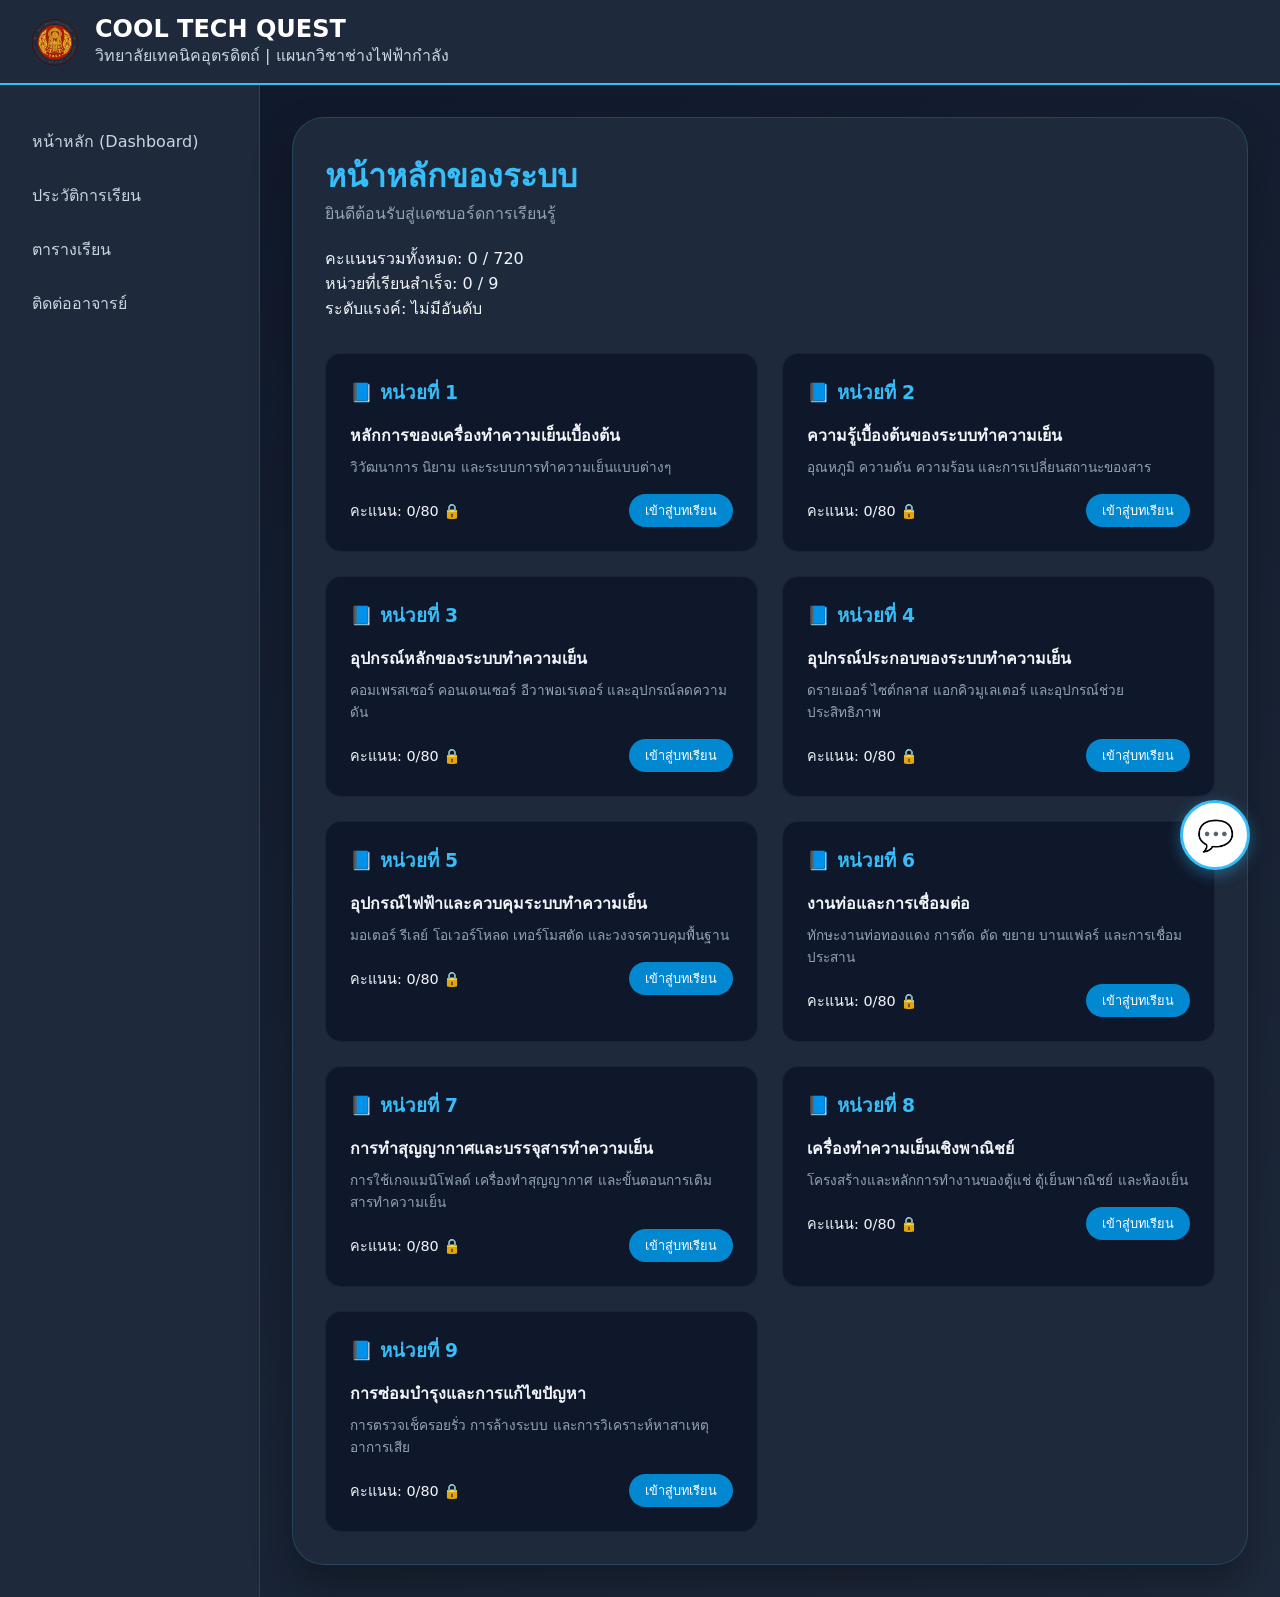
==== index.html @ cad2a2fa "Update index.html" ====
<!DOCTYPE html>
<html lang="th">
<head>
    <meta charset="UTF-8">
    <meta name="viewport" content="width=device-width, initial-scale=1.0">
    <title>COOL TECH QUEST - แดชบอร์ดหลัก</title>
    <link rel="stylesheet" href="shared/style.css">
    <script src="shared/common.js"></script>
</head>
<body>

<header class="institutional-header">
    <img src="images/uttc-logo.png" alt="Logo" class="logo-college">
    <div style="flex-grow: 1; padding: 0 15px;">
        <h1 style="color: white; margin: 0; font-size: 1.5rem;">COOL TECH QUEST</h1>
        <p style="color: #cbd5e1; margin: 0;">วิทยาลัยเทคนิคอุตรดิตถ์ | แผนกวิชาช่างไฟฟ้ากำลัง</p>
    </div>
</header>

<div class="main-wrapper">
    <aside class="sidebar">
        <nav class="nav-menu">
            <a href="index.html" class="active">หน้าหลัก (Dashboard)</a>
            <a href="#">ประวัติการเรียน</a>
            <a href="#">ตารางเรียน</a>
            <a href="#">ติดต่ออาจารย์</a>
        </nav>
    </aside>
    
    <main class="content-area">
        <div class="container">
            <h1 style="margin-bottom: 0;">หน้าหลักของระบบ</h1>
            <p style="color: #94a3b8; margin-bottom: 20px;">ยินดีต้อนรับสู่แดชบอร์ดการเรียนรู้</p>
            
            <div class="stats">
                <div class="stat-item">คะแนนรวมทั้งหมด: <span id="globalTotalPoints">0</span> / 720</div>
                <div class="stat-item">หน่วยที่เรียนสำเร็จ: <span id="globalCompletedChapters">0</span> / 9</div>
                <div class="stat-item">ระดับแรงค์: <span id="globalStarRank">ไม่มีอันดับ</span></div>
            </div>

            <div class="chapter-grid" id="chapterList"></div>
        </div>
    </main>
</div>

<div id="aiChatModal" class="ai-modal">
    <div class="ai-modal-content">
        <span class="ai-modal-close" onclick="closeAiModal()">&times;</span>
        <h3 style="color:#38bdf8; margin-bottom:10px;">🤖 AI Mentor</h3>
        <div id="chatHistory" style="flex-grow:1; overflow-y:auto; color:#fff; background:rgba(0,0,0,0.2); padding:10px; border-radius:5px;">
            <div>AI Mentor: สวัสดีครับ มีอะไรให้ผมช่วยไหมครับ?</div>
        </div>
        <div style="display:flex; gap:5px; margin-top:10px;">
            <input type="text" id="chatInput" style="flex-grow:1; padding:10px; border-radius:5px; border:none;" placeholder="พิมพ์ข้อความ...">
            <button onclick="sendChatMessage()" style="padding:0 20px;">ส่ง</button>
        </div>
    </div>
</div>

<div class="ai-mentor-btn" onclick="openAiModal()">💬</div>

<script>
    const chapters = [
        { id: 1, title: "หลักการของเครื่องทำความเย็นเบื้องต้น", desc: "วิวัฒนาการ นิยาม และระบบการทำความเย็นแบบต่างๆ" },
        { id: 2, title: "ความรู้เบื้องต้นของระบบทำความเย็น", desc: "อุณหภูมิ ความดัน ความร้อน และการเปลี่ยนสถานะของสาร" },
        { id: 3, title: "อุปกรณ์หลักของระบบทำความเย็น", desc: "คอมเพรสเซอร์ คอนเดนเซอร์ อีวาพอเรเตอร์ และอุปกรณ์ลดความดัน" },
        { id: 4, title: "อุปกรณ์ประกอบของระบบทำความเย็น", desc: "ดรายเออร์ ไซต์กลาส แอกคิวมูเลเตอร์ และอุปกรณ์ช่วยประสิทธิภาพ" },
        { id: 5, title: "อุปกรณ์ไฟฟ้าและควบคุมระบบทำความเย็น", desc: "มอเตอร์ รีเลย์ โอเวอร์โหลด เทอร์โมสตัด และวงจรควบคุมพื้นฐาน" },
        { id: 6, title: "งานท่อและการเชื่อมต่อ", desc: "ทักษะงานท่อทองแดง การตัด ดัด ขยาย บานแฟลร์ และการเชื่อมประสาน" },
        { id: 7, title: "การทำสุญญากาศและบรรจุสารทำความเย็น", desc: "การใช้เกจแมนิโฟลด์ เครื่องทำสุญญากาศ และขั้นตอนการเติมสารทำความเย็น" },
        { id: 8, title: "เครื่องทำความเย็นเชิงพาณิชย์", desc: "โครงสร้างและหลักการทำงานของตู้แช่ ตู้เย็นพาณิชย์ และห้องเย็น" },
        { id: 9, title: "การซ่อมบำรุงและการแก้ไขปัญหา", desc: "การตรวจเช็ครอยรั่ว การล้างระบบ และการวิเคราะห์หาสาเหตุอาการเสีย" }
    ];

    function renderDashboard() {
        const grid = document.getElementById('chapterList');
        if(!grid) return;
        grid.innerHTML = '';
        const scores = typeof getAllScores === 'function' ? getAllScores() : {};
        
        chapters.forEach(ch => {
            const chKey = `chapter${ch.id}`;
            const chScore = scores[chKey] || {};
            const total = chScore.total || 0;
            const maxTotal = 80;
            const percent = (total / maxTotal) * 100;
            const completed = chScore.completed || false;
            
            const card = document.createElement('div');
            card.className = 'chapter-card';
            card.innerHTML = `
                <h3>📘 หน่วยที่ ${ch.id}</h3>
                <h4>${ch.title}</h4>
                <p style="font-size:0.85rem; color:#94a3b8; margin: 0.5rem 0 1rem 0;">${ch.desc}</p>
                <div class="progress-bar"><div class="progress-fill" style="width: ${percent}%;"></div></div>
                <div style="display:flex; justify-content:space-between; align-items:center; margin-top:1rem;">
                    <span style="font-size:0.9rem;">คะแนน: ${total}/${maxTotal} ${completed ? '✅' : '🔒'}</span>
                    <a href="chapter${ch.id}.html" class="btn" style="margin-top:0; padding:6px 16px; font-size:0.8rem;">เข้าสู่บทเรียน</a>
                </div>
            `;
            grid.appendChild(card);
        });
    }

    // ฟังก์ชัน AI Mentor
    function openAiModal() { document.getElementById('aiChatModal').style.display = 'block'; }
    function closeAiModal() { document.getElementById('aiChatModal').style.display = 'none'; }
    function sendChatMessage() {
        const input = document.getElementById('chatInput');
        const chatHistory = document.getElementById('chatHistory');
        if(!input.value.trim()) return;
        chatHistory.innerHTML += `<div><strong>คุณ:</strong> ${input.value}</div>`;
        input.value = '';
        setTimeout(() => {
            chatHistory.innerHTML += `<div><strong>AI Mentor:</strong> ระบบกำลังประมวลผลคำตอบ...</div>`;
            chatHistory.scrollTop = chatHistory.scrollHeight;
        }, 1000);
    }

    window.onload = () => {
        renderDashboard();
        if(typeof updateDashboard === 'function') updateDashboard();
    };
</script>
</body>
</html>
---- shared/style.css ----
/* ==========================================================================
   🛠️ COOL TECH QUEST - Integrated Style Sheet
   ========================================================================== */
* { margin: 0; padding: 0; box-sizing: border-box; }

body {
    font-family: 'Inter', system-ui, -apple-system, sans-serif;
    background: linear-gradient(145deg, #0f172a 0%, #1e293b 100%);
    color: #f1f5f9;
    min-height: 100vh;
}

/* --- Layout & Header --- */
.institutional-header {
    display: flex;
    align-items: center;
    background: #1e293b;
    padding: 15px 30px;
    border-bottom: 2px solid #38bdf8;
}

.logo-college { height: 50px; width: auto; }

.main-wrapper { display: flex; min-height: calc(100vh - 80px); }

.sidebar { 
    width: 260px; 
    background: #1e293b; 
    padding: 2rem 1rem; 
    border-right: 1px solid #334155; 
}

.content-area { flex: 1; padding: 2rem; }

/* --- Container & Components --- */
.container {
    max-width: 1200px;
    margin: 0 auto;
    background: #1e293b;
    border-radius: 2rem;
    padding: 2rem;
    box-shadow: 0 20px 40px rgba(0,0,0,0.3);
    border: 1px solid rgba(56, 189, 248, 0.2);
}

h1, h2, h3 { color: #38bdf8; margin-bottom: 1rem; }

/* --- AI Mentor Button & Modal --- */
.ai-mentor-btn {
    position: fixed;
    bottom: 30px;
    right: 30px;
    width: 70px;
    height: 70px;
    background: #ffffff;
    border-radius: 50%;
    cursor: pointer;
    box-shadow: 0 4px 15px rgba(56, 189, 248, 0.4);
    z-index: 9999;
    transition: transform 0.3s;
    display: flex;
    align-items: center;
    justify-content: center;
    font-size: 30px;
    border: 3px solid #38bdf8;
}

.ai-mentor-btn:hover { transform: scale(1.1); }

.ai-modal {
    display: none;
    position: fixed;
    z-index: 10000;
    left: 0; top: 0;
    width: 100%; height: 100%;
    background-color: rgba(9, 13, 22, 0.85);
    backdrop-filter: blur(10px);
}

.ai-modal-content {
    background: #0f172a;
    margin: 5% auto;
    width: 90%; max-width: 500px; height: 65%;
    border-radius: 1.5rem;
    position: relative;
    padding: 25px;
    border: 2px solid #38bdf8;
    display: flex;
    flex-direction: column;
}

.ai-modal-close {
    position: absolute; right: 20px; top: 15px;
    font-size: 28px; cursor: pointer; color: #fff;
}

/* --- Utilities & Other Styles --- */
.nav-menu a { display: block; color: #cbd5e1; padding: 12px 16px; text-decoration: none; border-radius: 8px; margin-bottom: 5px; }
.nav-menu a:hover { background: #38bdf8; color: white; }

.chapter-grid { display: grid; grid-template-columns: repeat(auto-fill, minmax(300px, 1fr)); gap: 1.5rem; margin-top: 2rem; }
.chapter-card { background: #0f172a; padding: 1.5rem; border-radius: 1rem; border: 1px solid rgba(255,255,255,0.05); }

.btn { background: #0288d1; color: white; padding: 10px 24px; border-radius: 40px; text-decoration: none; display: inline-block; }
.btn-final { background: #ef4444 !important; }

.embed-box { background: #0f172a; border: 2px solid #ef4444; border-radius: 1rem; overflow: hidden; margin-top: 20px; display: none; }
.embed-box iframe { width: 100%; height: 650px; border: none; }
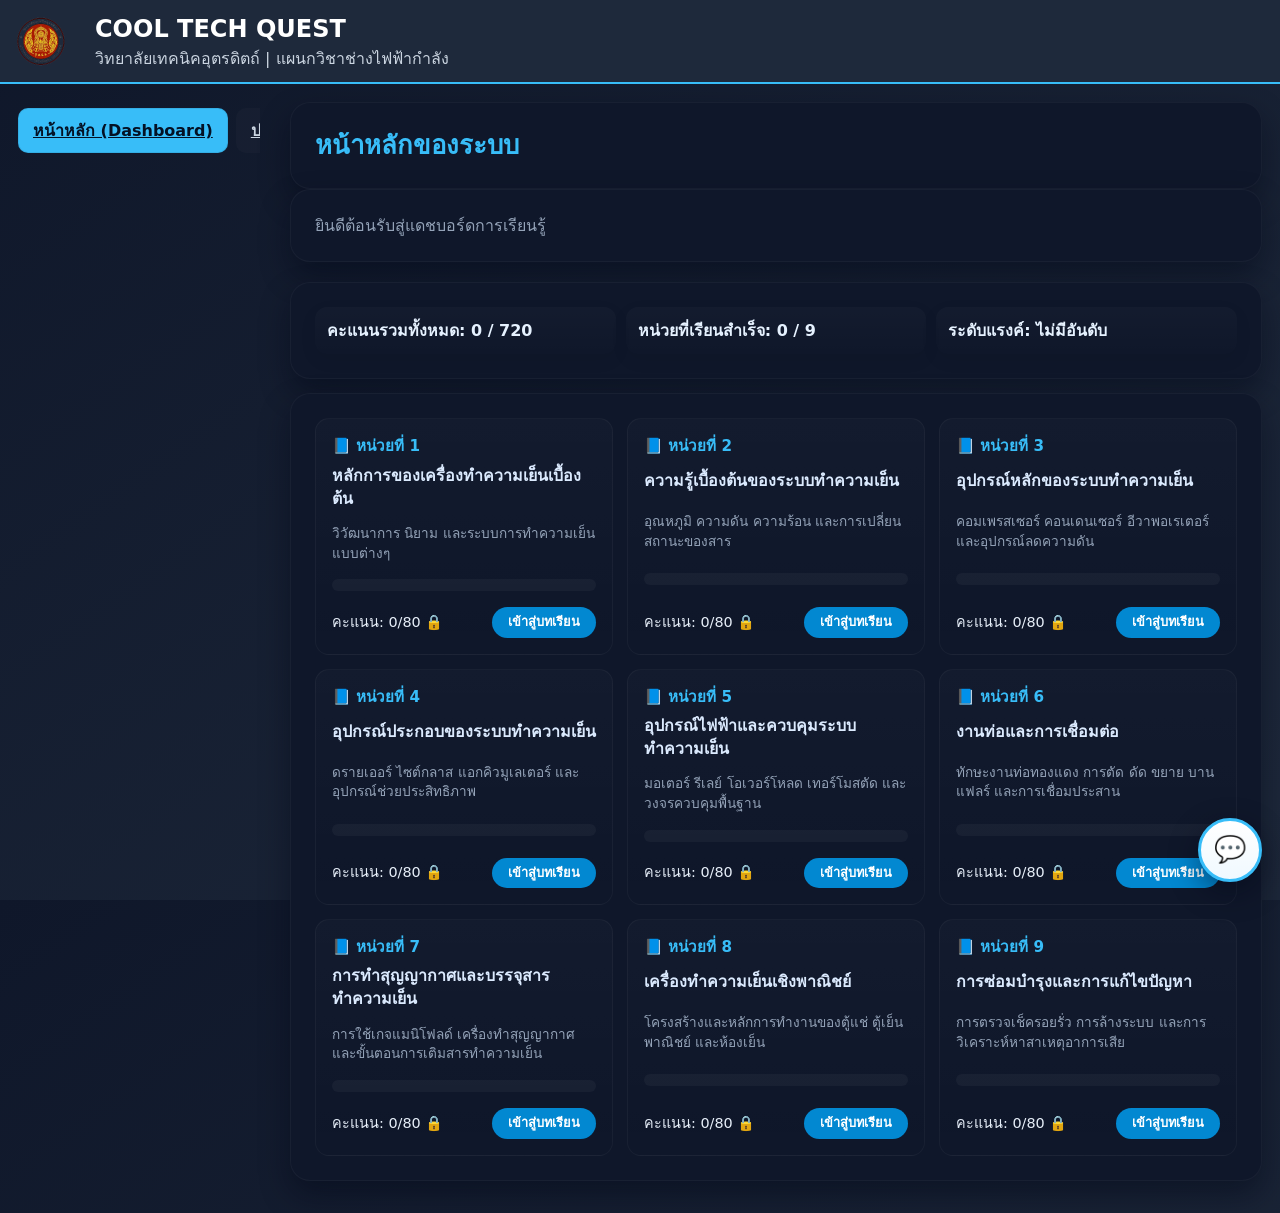
==== commit a4e5434e: "Update index.html" ====
--- a/index.html
+++ b/index.html
@@ -5,12 +5,12 @@
     <meta name="viewport" content="width=device-width, initial-scale=1.0">
     <title>COOL TECH QUEST - แดชบอร์ดหลัก</title>
     <link rel="stylesheet" href="shared/style.css">
-    <script src="shared/common.js"></script>
+    <script defer src="shared/common.js"></script>
 </head>
 <body>
 
 <header class="institutional-header">
-    <img src="images/uttc-logo.png" alt="Logo" class="logo-college">
+    <img src="images/uttc-logo.png" alt="โลโก้ วิทยาลัยเทคนิคอุตรดิตถ์" class="logo-college" loading="lazy">
     <div style="flex-grow: 1; padding: 0 15px;">
         <h1 style="color: white; margin: 0; font-size: 1.5rem;">COOL TECH QUEST</h1>
         <p style="color: #cbd5e1; margin: 0;">วิทยาลัยเทคนิคอุตรดิตถ์ | แผนกวิชาช่างไฟฟ้ากำลัง</p>
--- a/shared/style.css
+++ b/shared/style.css
@@ -1,108 +1,143 @@
 /* ==========================================================================
-   🛠️ COOL TECH QUEST - Integrated Style Sheet
+   🛠️ COOL TECH QUEST - Responsive & Accessible Style Sheet (ปรับปรุง)
    ========================================================================== */
-* { margin: 0; padding: 0; box-sizing: border-box; }
 
-body {
-    font-family: 'Inter', system-ui, -apple-system, sans-serif;
-    background: linear-gradient(145deg, #0f172a 0%, #1e293b 100%);
-    color: #f1f5f9;
-    min-height: 100vh;
+/* Reset / Base */
+*{margin:0;padding:0;box-sizing:border-box}
+html,body{height:100%}
+body{
+  font-family: 'Inter', system-ui, -apple-system, sans-serif;
+  background: linear-gradient(145deg,#0f172a 0%,#1e293b 100%);
+  color:#e6eef8;
+  -webkit-font-smoothing:antialiased;
+  -moz-osx-font-smoothing:grayscale;
+  line-height:1.45;
+  font-size:16px;
 }
 
-/* --- Layout & Header --- */
-.institutional-header {
-    display: flex;
-    align-items: center;
-    background: #1e293b;
-    padding: 15px 30px;
-    border-bottom: 2px solid #38bdf8;
+/* Variables (easy theme tweak) */
+:root{
+  --bg:#1e293b;
+  --panel:#0f172a;
+  --muted:#cbd5e1;
+  --accent:#38bdf8;
+  --primary:#0288d1;
+  --danger:#ef4444;
+  --card-border:rgba(255,255,255,0.04);
+  --shadow: 0 14px 30px rgba(2,6,23,0.45);
 }
 
-.logo-college { height: 50px; width: auto; }
+/* Layout & Header */
+.institutional-header{
+  display:flex;
+  align-items:center;
+  gap:14px;
+  background:var(--bg);
+  padding:12px 16px;
+  border-bottom:2px solid var(--accent);
+}
+.logo-college{height:50px;width:auto;flex-shrink:0}
 
-.main-wrapper { display: flex; min-height: calc(100vh - 80px); }
+/* Main layout - mobile first */
+.main-wrapper{display:flex;flex-direction:column;min-height:calc(100vh - 92px);padding:12px;gap:12px}
 
-.sidebar { 
-    width: 260px; 
-    background: #1e293b; 
-    padding: 2rem 1rem; 
-    border-right: 1px solid #334155; 
+/* Sidebar as top menu on mobile, left column on desktop */
+.sidebar{
+  background:transparent;padding:0;
+}
+.nav-menu{display:flex;gap:8px;overflow:auto;padding:6px 0}
+.nav-menu a{
+  display:inline-block;
+  color:var(--muted);
+  padding:10px 14px;
+  border-radius:10px;
+  background:rgba(255,255,255,0.02);
+  white-space:nowrap;
+  font-weight:600;
+  border:1px solid transparent;
+}
+.nav-menu a:hover{background:rgba(56,189,248,0.08);color:#fff}
+.nav-menu a.active{background:var(--accent);color:#041124;border-color:rgba(0,0,0,0.08)}
+
+/* Content */
+.content-area{flex:1}
+.container{
+  max-width:1200px;margin:0 auto;background:transparent;padding:0;
+}
+.container > *{background:var(--panel);border-radius:20px;padding:20px;margin-bottom:14px;border:1px solid var(--card-border);box-shadow:var(--shadow)}
+
+/* Headings */
+h1,h2,h3{color:var(--accent);margin-bottom:8px}
+h1{font-size:1.25rem}
+@media(min-width:900px){ h1{font-size:1.6rem} }
+
+/* Stats */
+.stats{display:flex;gap:10px;flex-wrap:wrap}
+.stat-item{background:linear-gradient(180deg,rgba(255,255,255,0.02),transparent);padding:12px;border-radius:12px;min-width:160px;flex:1;box-shadow:0 6px 18px rgba(2,6,23,0.06);font-weight:600;color:#e6f2ff}
+
+/* Chapter grid responsive */
+.chapter-grid{display:grid;grid-template-columns:1fr;gap:14px;margin-top:8px}
+@media(min-width:640px){ .chapter-grid{grid-template-columns:repeat(2,1fr)} }
+@media(min-width:1100px){ .chapter-grid{grid-template-columns:repeat(3,1fr)} }
+
+.chapter-card{
+  background:linear-gradient(180deg, rgba(255,255,255,0.02), transparent);
+  padding:16px;border-radius:14px;border:1px solid var(--card-border);
+  display:flex;flex-direction:column;justify-content:space-between;min-height:160px;
+}
+.chapter-card h3{font-size:0.95rem;margin-bottom:6px}
+.chapter-card h4{font-size:1rem;margin-bottom:6px;color:#dbeafe}
+.chapter-card p{color:var(--muted);font-size:0.9rem;margin-bottom:10px}
+
+/* Progress bar */
+.progress-bar{height:12px;background:rgba(255,255,255,0.04);border-radius:999px;overflow:hidden}
+.progress-fill{height:100%;background:linear-gradient(90deg,var(--primary),var(--accent));width:0;transition:width 700ms cubic-bezier(.2,.8,.2,1)}
+
+/* Buttons */
+.btn{background:var(--primary);color:#fff;padding:10px 18px;border-radius:40px;text-decoration:none;font-weight:700;display:inline-block;border:0}
+.btn:active{transform:translateY(1px)}
+.btn-small{padding:6px 12px;font-size:0.9rem}
+.btn-final{background:var(--danger) !important}
+
+/* AI Mentor floating button & modal (adapted for dark theme) */
+.ai-mentor-btn{
+  position:fixed;right:18px;bottom:18px;width:64px;height:64px;border-radius:50%;
+  background:linear-gradient(180deg,#fff,#f0f9ff);color:#04203a;display:flex;align-items:center;justify-content:center;
+  font-size:26px;border:3px solid var(--accent);box-shadow:0 10px 30px rgba(2,6,23,0.45);z-index:9999;cursor:pointer;
+}
+.ai-modal{display:none;position:fixed;inset:0;background-color:rgba(2,6,23,0.7);backdrop-filter:blur(6px);z-index:10000;align-items:center;justify-content:center;padding:12px}
+.ai-modal-content{
+  width:100%;max-width:820px;height:72vh;background:linear-gradient(180deg,#071232 0,#04203a 100%);border-radius:16px;padding:18px;border:2px solid var(--accent);display:flex;flex-direction:column;
+}
+.ai-modal-close{position:absolute;right:18px;top:12px;font-size:26px;color:#fff;cursor:pointer}
+
+/* Chat area adjustments */
+#chatHistory{flex:1;overflow:auto;background:rgba(255,255,255,0.02);padding:10px;border-radius:8px;color:#e6eef8}
+#chatInput{border-radius:8px;border:1px solid rgba(255,255,255,0.06);padding:10px;background:transparent;color:#fff;min-height:44px}
+
+/* Embed box */
+.embed-box{background:var(--panel);border:2px solid var(--danger);border-radius:12px;overflow:hidden;margin-top:20px;display:none}
+.embed-box iframe{width:100%;height:650px;border:none}
+
+/* Misc utilities */
+a{color:inherit}
+small{color:var(--muted);font-size:0.85rem}
+.container .muted{color:var(--muted)}
+
+/* Accessibility */
+:focus{outline:3px solid rgba(56,189,248,0.22);outline-offset:2px}
+@media(prefers-reduced-motion:reduce){ .progress-fill{transition:none} }
+
+/* Desktop layout tweaks */
+@media(min-width:900px){
+  .main-wrapper{flex-direction:row;padding:18px}
+  .sidebar{width:260px;flex-shrink:0;padding-right:18px}
+  .content-area{padding:0}
+  .container > *{padding:24px}
 }
 
-.content-area { flex: 1; padding: 2rem; }
+/* Touch targets */
+.nav-menu a, .btn, .ai-mentor-btn, .chapter-card a { -webkit-tap-highlight-color: rgba(0,0,0,0.05); touch-action:manipulation; }
 
-/* --- Container & Components --- */
-.container {
-    max-width: 1200px;
-    margin: 0 auto;
-    background: #1e293b;
-    border-radius: 2rem;
-    padding: 2rem;
-    box-shadow: 0 20px 40px rgba(0,0,0,0.3);
-    border: 1px solid rgba(56, 189, 248, 0.2);
-}
-
-h1, h2, h3 { color: #38bdf8; margin-bottom: 1rem; }
-
-/* --- AI Mentor Button & Modal --- */
-.ai-mentor-btn {
-    position: fixed;
-    bottom: 30px;
-    right: 30px;
-    width: 70px;
-    height: 70px;
-    background: #ffffff;
-    border-radius: 50%;
-    cursor: pointer;
-    box-shadow: 0 4px 15px rgba(56, 189, 248, 0.4);
-    z-index: 9999;
-    transition: transform 0.3s;
-    display: flex;
-    align-items: center;
-    justify-content: center;
-    font-size: 30px;
-    border: 3px solid #38bdf8;
-}
-
-.ai-mentor-btn:hover { transform: scale(1.1); }
-
-.ai-modal {
-    display: none;
-    position: fixed;
-    z-index: 10000;
-    left: 0; top: 0;
-    width: 100%; height: 100%;
-    background-color: rgba(9, 13, 22, 0.85);
-    backdrop-filter: blur(10px);
-}
-
-.ai-modal-content {
-    background: #0f172a;
-    margin: 5% auto;
-    width: 90%; max-width: 500px; height: 65%;
-    border-radius: 1.5rem;
-    position: relative;
-    padding: 25px;
-    border: 2px solid #38bdf8;
-    display: flex;
-    flex-direction: column;
-}
-
-.ai-modal-close {
-    position: absolute; right: 20px; top: 15px;
-    font-size: 28px; cursor: pointer; color: #fff;
-}
-
-/* --- Utilities & Other Styles --- */
-.nav-menu a { display: block; color: #cbd5e1; padding: 12px 16px; text-decoration: none; border-radius: 8px; margin-bottom: 5px; }
-.nav-menu a:hover { background: #38bdf8; color: white; }
-
-.chapter-grid { display: grid; grid-template-columns: repeat(auto-fill, minmax(300px, 1fr)); gap: 1.5rem; margin-top: 2rem; }
-.chapter-card { background: #0f172a; padding: 1.5rem; border-radius: 1rem; border: 1px solid rgba(255,255,255,0.05); }
-
-.btn { background: #0288d1; color: white; padding: 10px 24px; border-radius: 40px; text-decoration: none; display: inline-block; }
-.btn-final { background: #ef4444 !important; }
-
-.embed-box { background: #0f172a; border: 2px solid #ef4444; border-radius: 1rem; overflow: hidden; margin-top: 20px; display: none; }
-.embed-box iframe { width: 100%; height: 650px; border: none; }
+/* Minor visual polish */
+.chapter-card:hover{transform:translateY(-4px);transition:transform 220ms ease}
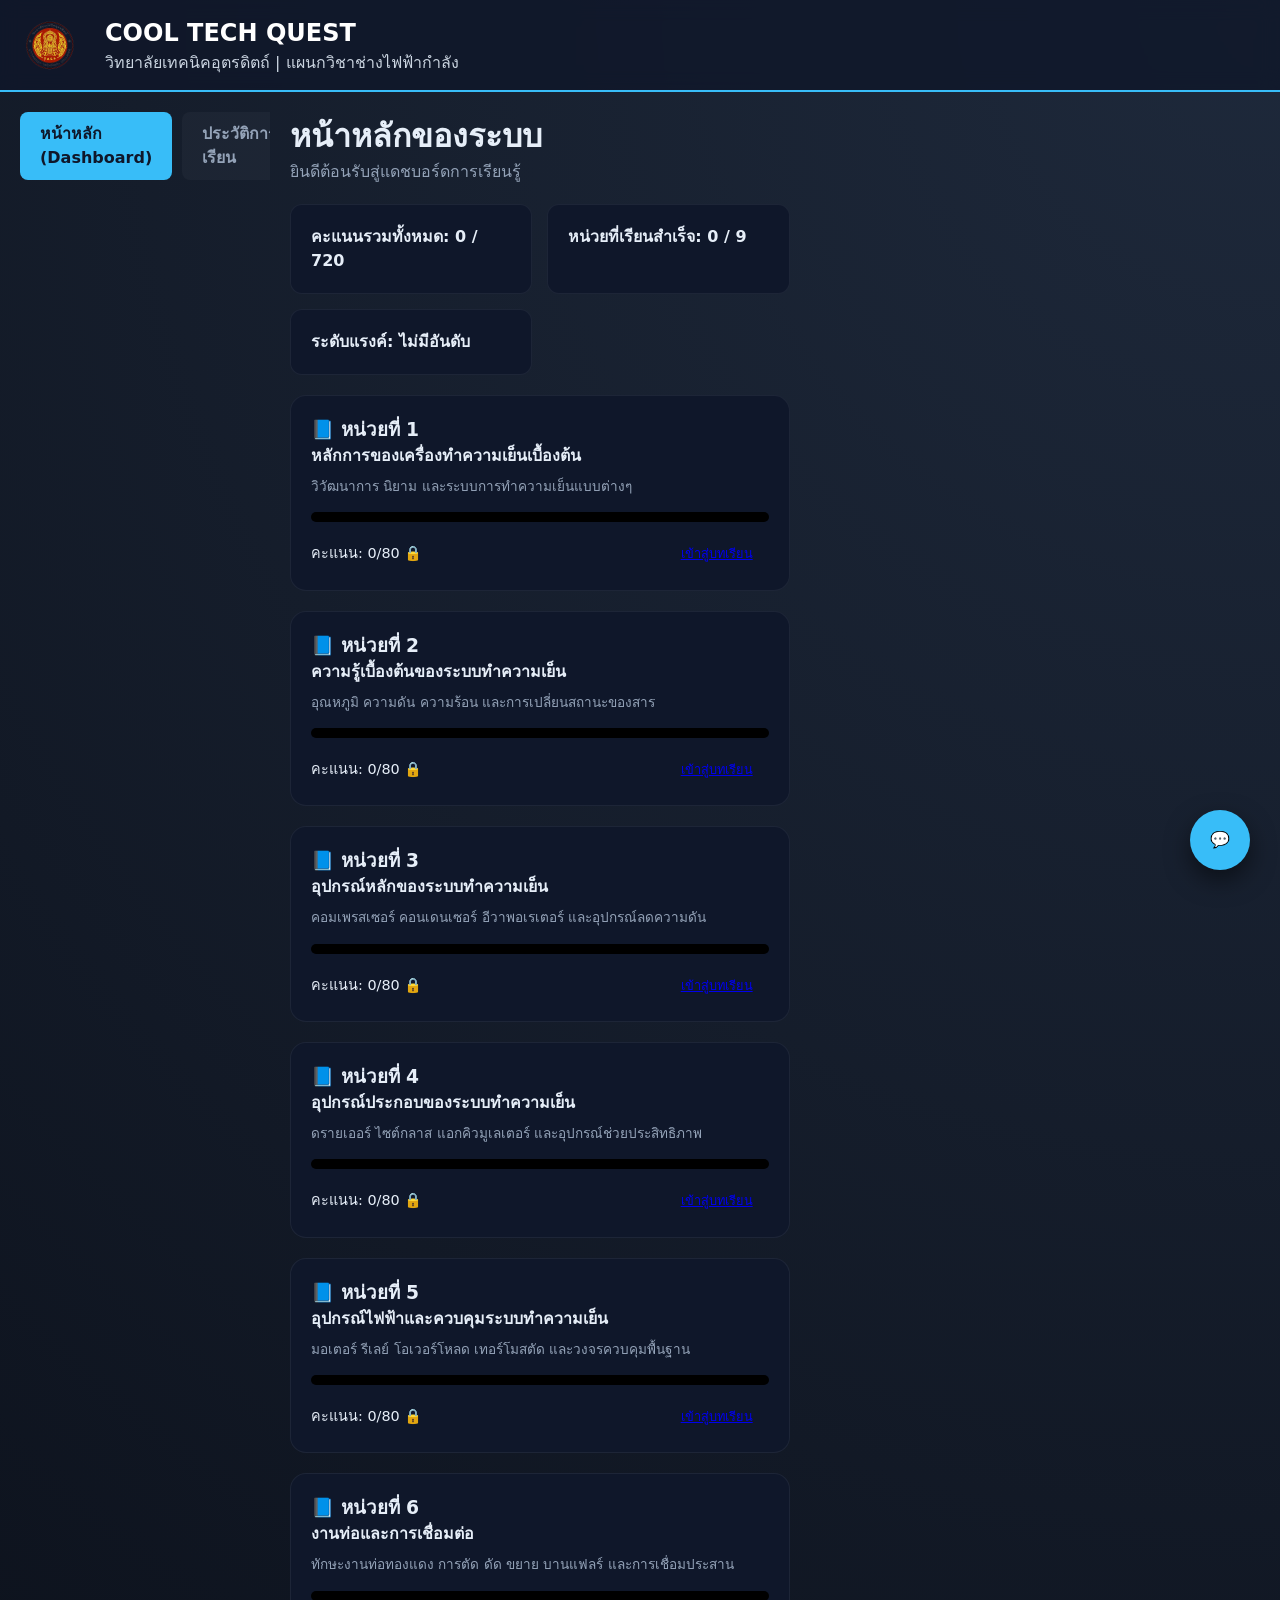
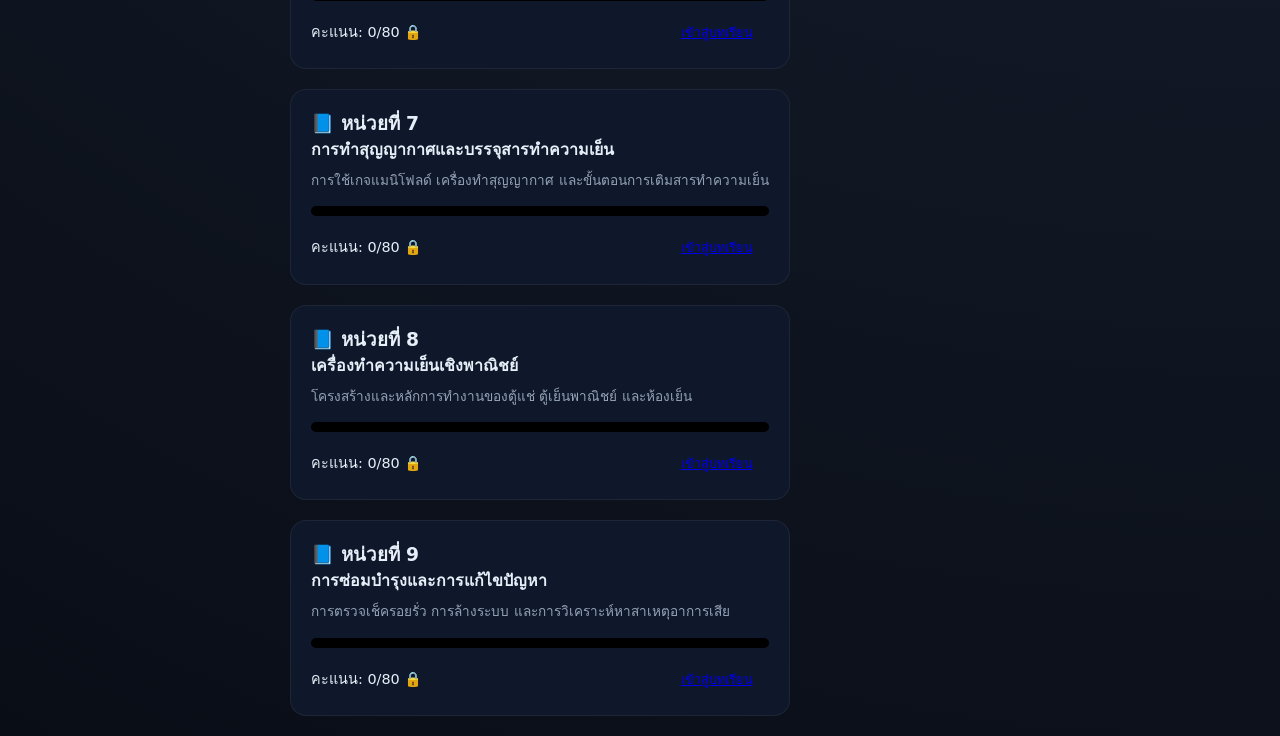
==== commit 021de3d0: "Update index.html" ====
--- a/index.html
+++ b/index.html
@@ -46,9 +46,9 @@
 <div id="aiChatModal" class="ai-modal">
     <div class="ai-modal-content">
         <span class="ai-modal-close" onclick="closeAiModal()">&times;</span>
-        <h3 style="color:#38bdf8; margin-bottom:10px;">🤖 AI Mentor</h3>
+        <h3 style="color:#38bdf8; margin-bottom:10px;">🤖 ถามพี่ตู้เย็น</h3>
         <div id="chatHistory" style="flex-grow:1; overflow-y:auto; color:#fff; background:rgba(0,0,0,0.2); padding:10px; border-radius:5px;">
-            <div>AI Mentor: สวัสดีครับ มีอะไรให้ผมช่วยไหมครับ?</div>
+            <div>AI Mentor: มีปัญหาเรื่องระบบทำความเย็นหรือบทเรียนส่วนไหน ถามพี่ตู้เย็นได้เลยนะ เดี๋ยวพี่ช่วยสรุปให้ครับ!</div>
         </div>
         <div style="display:flex; gap:5px; margin-top:10px;">
             <input type="text" id="chatInput" style="flex-grow:1; padding:10px; border-radius:5px; border:none;" placeholder="พิมพ์ข้อความ...">
@@ -76,7 +76,8 @@
         const grid = document.getElementById('chapterList');
         if(!grid) return;
         grid.innerHTML = '';
-        const scores = typeof getAllScores === 'function' ? getAllScores() : {};
+        // ตรวจสอบว่าฟังก์ชัน getAllScores มีอยู่จริงไหมก่อนเรียกใช้
+        const scores = (typeof getAllScores === 'function') ? getAllScores() : {};
         
         chapters.forEach(ch => {
             const chKey = `chapter${ch.id}`;
@@ -102,21 +103,6 @@
         });
     }
 
-    // ฟังก์ชัน AI Mentor
-    function openAiModal() { document.getElementById('aiChatModal').style.display = 'block'; }
-    function closeAiModal() { document.getElementById('aiChatModal').style.display = 'none'; }
-    function sendChatMessage() {
-        const input = document.getElementById('chatInput');
-        const chatHistory = document.getElementById('chatHistory');
-        if(!input.value.trim()) return;
-        chatHistory.innerHTML += `<div><strong>คุณ:</strong> ${input.value}</div>`;
-        input.value = '';
-        setTimeout(() => {
-            chatHistory.innerHTML += `<div><strong>AI Mentor:</strong> ระบบกำลังประมวลผลคำตอบ...</div>`;
-            chatHistory.scrollTop = chatHistory.scrollHeight;
-        }, 1000);
-    }
-
     window.onload = () => {
         renderDashboard();
         if(typeof updateDashboard === 'function') updateDashboard();
--- a/shared/style.css
+++ b/shared/style.css
@@ -1,143 +1,82 @@
 /* ==========================================================================
-   🛠️ COOL TECH QUEST - Responsive & Accessible Style Sheet (ปรับปรุง)
+   COOL TECH QUEST - Master Stylesheet (Updated)
    ========================================================================== */
 
-/* Reset / Base */
-*{margin:0;padding:0;box-sizing:border-box}
-html,body{height:100%}
-body{
-  font-family: 'Inter', system-ui, -apple-system, sans-serif;
-  background: linear-gradient(145deg,#0f172a 0%,#1e293b 100%);
-  color:#e6eef8;
-  -webkit-font-smoothing:antialiased;
-  -moz-osx-font-smoothing:grayscale;
-  line-height:1.45;
-  font-size:16px;
+:root {
+    --bg-darker: #090d16;
+    --bg-dark: #1e293b;
+    --panel: #0f172a;
+    --accent: #38bdf8;
+    --primary: #0288d1;
+    --muted: #94a3b8;
+    --danger: #ef4444;
+    --text-white: #e6eef8;
+    --card-border: rgba(255, 255, 255, 0.06);
+    --shadow: 0 10px 25px rgba(0,0,0,0.5);
 }
 
-/* Variables (easy theme tweak) */
-:root{
-  --bg:#1e293b;
-  --panel:#0f172a;
-  --muted:#cbd5e1;
-  --accent:#38bdf8;
-  --primary:#0288d1;
-  --danger:#ef4444;
-  --card-border:rgba(255,255,255,0.04);
-  --shadow: 0 14px 30px rgba(2,6,23,0.45);
+* { margin:0; padding:0; box-sizing:border-box; }
+body { 
+    font-family: 'Inter', system-ui, sans-serif;
+    background: radial-gradient(circle at top right, #1e293b, #090d16);
+    color: var(--text-white);
+    line-height: 1.5;
+    min-height: 100vh;
 }
 
-/* Layout & Header */
-.institutional-header{
-  display:flex;
-  align-items:center;
-  gap:14px;
-  background:var(--bg);
-  padding:12px 16px;
-  border-bottom:2px solid var(--accent);
+/* Header */
+.institutional-header {
+    display: flex; align-items: center; gap: 15px;
+    background: rgba(15, 23, 42, 0.8);
+    padding: 15px 25px;
+    border-bottom: 2px solid var(--accent);
+    backdrop-filter: blur(10px);
 }
-.logo-college{height:50px;width:auto;flex-shrink:0}
+.logo-college { height: 50px; width: auto; }
 
-/* Main layout - mobile first */
-.main-wrapper{display:flex;flex-direction:column;min-height:calc(100vh - 92px);padding:12px;gap:12px}
+/* Main Wrapper */
+.main-wrapper { display: flex; flex-direction: column; padding: 20px; gap: 20px; }
 
-/* Sidebar as top menu on mobile, left column on desktop */
-.sidebar{
-  background:transparent;padding:0;
+/* Sidebar & Nav */
+.nav-menu { display: flex; gap: 10px; overflow-x: auto; }
+.nav-menu a {
+    color: var(--muted); text-decoration: none; padding: 10px 20px;
+    border-radius: 8px; background: rgba(255,255,255,0.03); font-weight: 600;
 }
-.nav-menu{display:flex;gap:8px;overflow:auto;padding:6px 0}
-.nav-menu a{
-  display:inline-block;
-  color:var(--muted);
-  padding:10px 14px;
-  border-radius:10px;
-  background:rgba(255,255,255,0.02);
-  white-space:nowrap;
-  font-weight:600;
-  border:1px solid transparent;
+.nav-menu a.active { background: var(--accent); color: var(--panel); }
+
+/* Dashboard Content */
+.container { max-width: 1200px; margin: 0 auto; width: 100%; }
+.stats { display: grid; grid-template-columns: repeat(auto-fit, minmax(200px, 1fr)); gap: 15px; margin-bottom: 20px; }
+.stat-item { background: var(--panel); padding: 20px; border-radius: 12px; border: 1px solid var(--card-border); font-weight: bold; }
+
+/* Chapters Grid */
+.chapter-grid { display: grid; grid-template-columns: repeat(auto-fit, minmax(320px, 1fr)); gap: 20px; }
+.chapter-card { 
+    background: var(--panel); border: 1px solid var(--card-border);
+    padding: 20px; border-radius: 16px; transition: 0.3s;
 }
-.nav-menu a:hover{background:rgba(56,189,248,0.08);color:#fff}
-.nav-menu a.active{background:var(--accent);color:#041124;border-color:rgba(0,0,0,0.08)}
+.chapter-card:hover { transform: translateY(-5px); border-color: var(--accent); }
 
-/* Content */
-.content-area{flex:1}
-.container{
-  max-width:1200px;margin:0 auto;background:transparent;padding:0;
+/* Progress Bar */
+.progress-bar { height: 10px; background: #000; border-radius: 5px; margin: 10px 0; overflow: hidden; }
+.progress-fill { height: 100%; background: linear-gradient(90deg, var(--primary), var(--accent)); transition: width 0.7s ease; }
+
+/* Modal & Chat */
+.ai-modal { display: none; position: fixed; inset: 0; background: rgba(0,0,0,0.8); z-index: 9999; justify-content: center; align-items: center; }
+.ai-modal-content { 
+    width: 90%; max-width: 600px; height: 70vh; background: var(--panel);
+    padding: 20px; border-radius: 20px; border: 2px solid var(--accent);
+    display: flex; flex-direction: column; position: relative;
 }
-.container > *{background:var(--panel);border-radius:20px;padding:20px;margin-bottom:14px;border:1px solid var(--card-border);box-shadow:var(--shadow)}
-
-/* Headings */
-h1,h2,h3{color:var(--accent);margin-bottom:8px}
-h1{font-size:1.25rem}
-@media(min-width:900px){ h1{font-size:1.6rem} }
-
-/* Stats */
-.stats{display:flex;gap:10px;flex-wrap:wrap}
-.stat-item{background:linear-gradient(180deg,rgba(255,255,255,0.02),transparent);padding:12px;border-radius:12px;min-width:160px;flex:1;box-shadow:0 6px 18px rgba(2,6,23,0.06);font-weight:600;color:#e6f2ff}
-
-/* Chapter grid responsive */
-.chapter-grid{display:grid;grid-template-columns:1fr;gap:14px;margin-top:8px}
-@media(min-width:640px){ .chapter-grid{grid-template-columns:repeat(2,1fr)} }
-@media(min-width:1100px){ .chapter-grid{grid-template-columns:repeat(3,1fr)} }
-
-.chapter-card{
-  background:linear-gradient(180deg, rgba(255,255,255,0.02), transparent);
-  padding:16px;border-radius:14px;border:1px solid var(--card-border);
-  display:flex;flex-direction:column;justify-content:space-between;min-height:160px;
-}
-.chapter-card h3{font-size:0.95rem;margin-bottom:6px}
-.chapter-card h4{font-size:1rem;margin-bottom:6px;color:#dbeafe}
-.chapter-card p{color:var(--muted);font-size:0.9rem;margin-bottom:10px}
-
-/* Progress bar */
-.progress-bar{height:12px;background:rgba(255,255,255,0.04);border-radius:999px;overflow:hidden}
-.progress-fill{height:100%;background:linear-gradient(90deg,var(--primary),var(--accent));width:0;transition:width 700ms cubic-bezier(.2,.8,.2,1)}
-
-/* Buttons */
-.btn{background:var(--primary);color:#fff;padding:10px 18px;border-radius:40px;text-decoration:none;font-weight:700;display:inline-block;border:0}
-.btn:active{transform:translateY(1px)}
-.btn-small{padding:6px 12px;font-size:0.9rem}
-.btn-final{background:var(--danger) !important}
-
-/* AI Mentor floating button & modal (adapted for dark theme) */
-.ai-mentor-btn{
-  position:fixed;right:18px;bottom:18px;width:64px;height:64px;border-radius:50%;
-  background:linear-gradient(180deg,#fff,#f0f9ff);color:#04203a;display:flex;align-items:center;justify-content:center;
-  font-size:26px;border:3px solid var(--accent);box-shadow:0 10px 30px rgba(2,6,23,0.45);z-index:9999;cursor:pointer;
-}
-.ai-modal{display:none;position:fixed;inset:0;background-color:rgba(2,6,23,0.7);backdrop-filter:blur(6px);z-index:10000;align-items:center;justify-content:center;padding:12px}
-.ai-modal-content{
-  width:100%;max-width:820px;height:72vh;background:linear-gradient(180deg,#071232 0,#04203a 100%);border-radius:16px;padding:18px;border:2px solid var(--accent);display:flex;flex-direction:column;
-}
-.ai-modal-close{position:absolute;right:18px;top:12px;font-size:26px;color:#fff;cursor:pointer}
-
-/* Chat area adjustments */
-#chatHistory{flex:1;overflow:auto;background:rgba(255,255,255,0.02);padding:10px;border-radius:8px;color:#e6eef8}
-#chatInput{border-radius:8px;border:1px solid rgba(255,255,255,0.06);padding:10px;background:transparent;color:#fff;min-height:44px}
-
-/* Embed box */
-.embed-box{background:var(--panel);border:2px solid var(--danger);border-radius:12px;overflow:hidden;margin-top:20px;display:none}
-.embed-box iframe{width:100%;height:650px;border:none}
-
-/* Misc utilities */
-a{color:inherit}
-small{color:var(--muted);font-size:0.85rem}
-.container .muted{color:var(--muted)}
-
-/* Accessibility */
-:focus{outline:3px solid rgba(56,189,248,0.22);outline-offset:2px}
-@media(prefers-reduced-motion:reduce){ .progress-fill{transition:none} }
-
-/* Desktop layout tweaks */
-@media(min-width:900px){
-  .main-wrapper{flex-direction:row;padding:18px}
-  .sidebar{width:260px;flex-shrink:0;padding-right:18px}
-  .content-area{padding:0}
-  .container > *{padding:24px}
+.ai-mentor-btn { 
+    position: fixed; bottom: 30px; right: 30px; width: 60px; height: 60px;
+    background: var(--accent); border-radius: 50%; display: flex; align-items: center; 
+    justify-content: center; cursor: pointer; box-shadow: var(--shadow); z-index: 1000; 
 }
 
-/* Touch targets */
-.nav-menu a, .btn, .ai-mentor-btn, .chapter-card a { -webkit-tap-highlight-color: rgba(0,0,0,0.05); touch-action:manipulation; }
-
-/* Minor visual polish */
-.chapter-card:hover{transform:translateY(-4px);transition:transform 220ms ease}
+/* Desktop Fixes */
+@media(min-width: 900px) {
+    .main-wrapper { flex-direction: row; }
+    .sidebar { width: 250px; }
+}
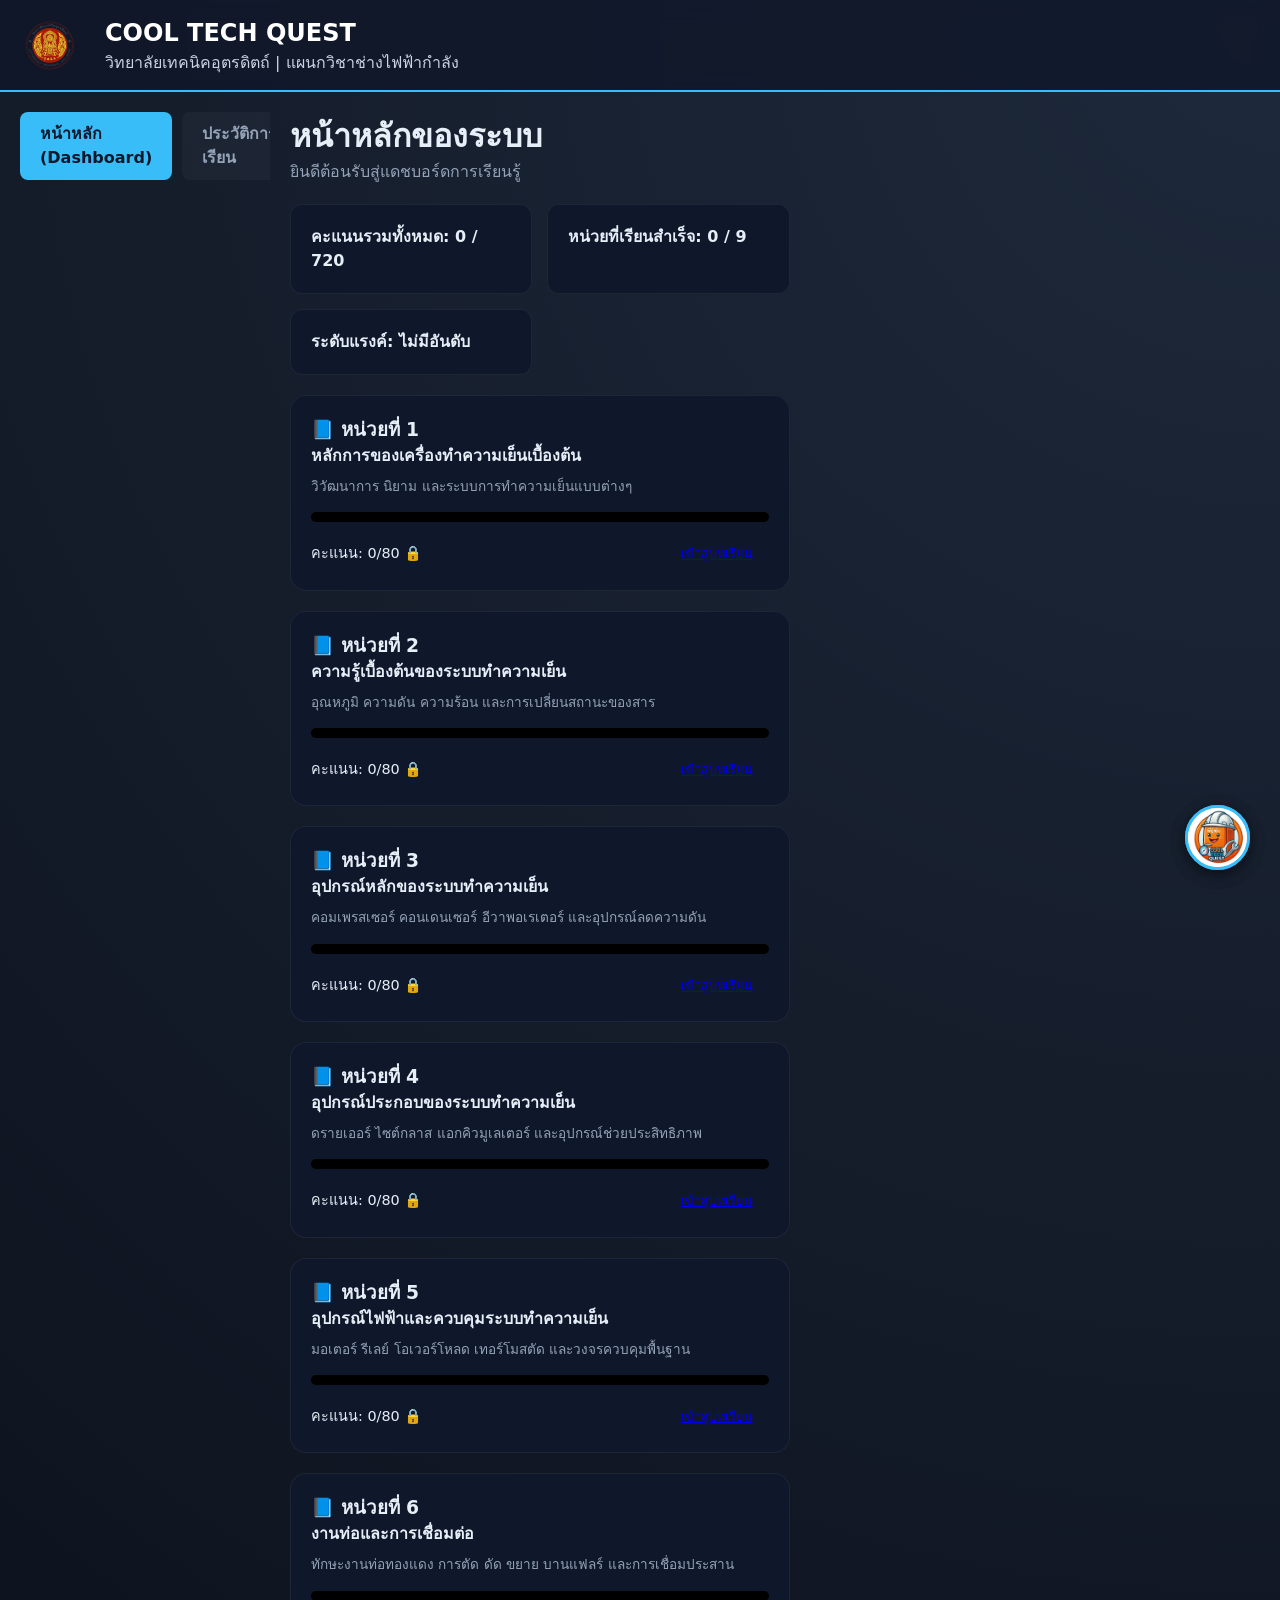
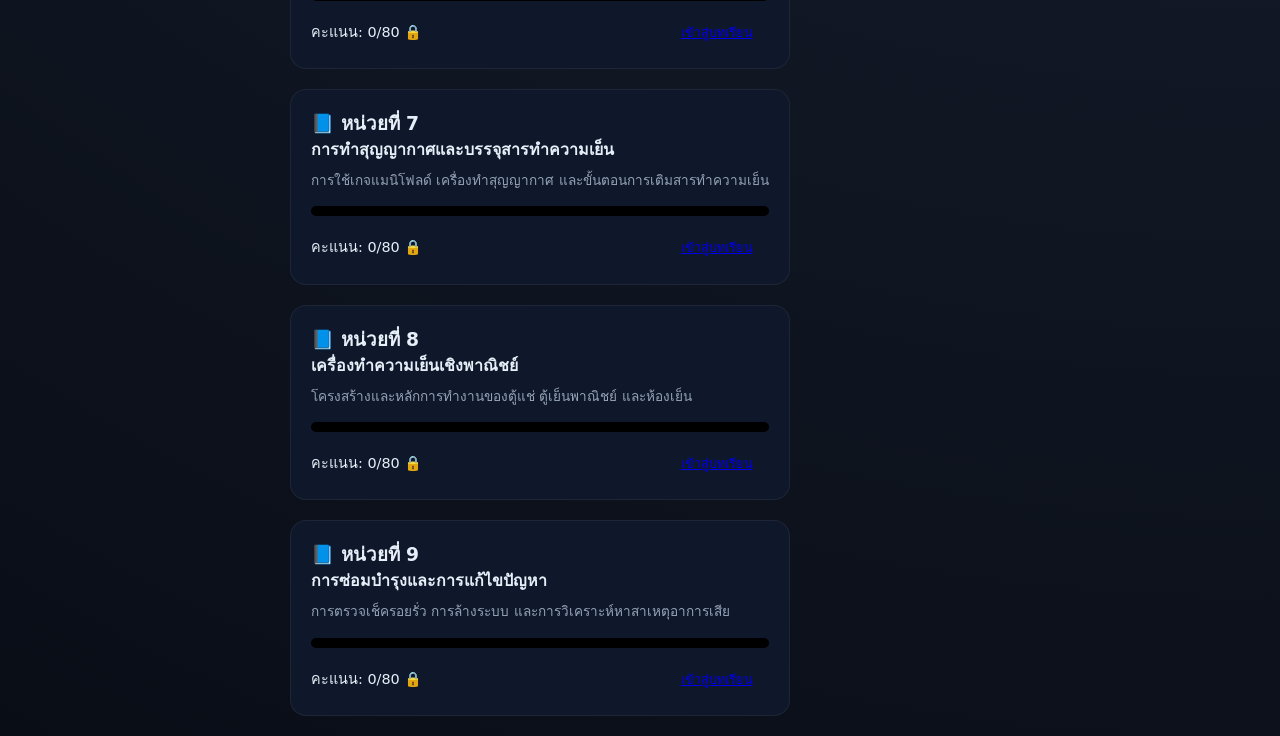
==== commit b0ce4abd: "Update index.html" ====
--- a/index.html
+++ b/index.html
@@ -42,22 +42,6 @@
         </div>
     </main>
 </div>
-
-<div id="aiChatModal" class="ai-modal">
-    <div class="ai-modal-content">
-        <span class="ai-modal-close" onclick="closeAiModal()">&times;</span>
-        <h3 style="color:#38bdf8; margin-bottom:10px;">🤖 ถามพี่ตู้เย็น</h3>
-        <div id="chatHistory" style="flex-grow:1; overflow-y:auto; color:#fff; background:rgba(0,0,0,0.2); padding:10px; border-radius:5px;">
-            <div>AI Mentor: มีปัญหาเรื่องระบบทำความเย็นหรือบทเรียนส่วนไหน ถามพี่ตู้เย็นได้เลยนะ เดี๋ยวพี่ช่วยสรุปให้ครับ!</div>
-        </div>
-        <div style="display:flex; gap:5px; margin-top:10px;">
-            <input type="text" id="chatInput" style="flex-grow:1; padding:10px; border-radius:5px; border:none;" placeholder="พิมพ์ข้อความ...">
-            <button onclick="sendChatMessage()" style="padding:0 20px;">ส่ง</button>
-        </div>
-    </div>
-</div>
-
-<div class="ai-mentor-btn" onclick="openAiModal()">💬</div>
 
 <script>
     const chapters = [
@@ -107,6 +91,18 @@
         renderDashboard();
         if(typeof updateDashboard === 'function') updateDashboard();
     };
+    // เพิ่มส่วนนี้เข้าไปใน HTML ที่ฉีดผ่าน injectAiMentorElements
+const starterPrompts = `
+    <div style="margin-top:10px; display:flex; flex-wrap:wrap; gap:5px;">
+        <button onclick="setPrompt('พี่ตู้เย็นครับ ช่วยอธิบายการทำงานของคอมเพรสเซอร์ให้หน่อย')">คอมเพรสเซอร์คืออะไร?</button>
+        <button onclick="setPrompt('ขั้นตอนการเติมสารทำความเย็นทำอย่างไร?')">การเติมสารทำความเย็น</button>
+        <button onclick="setPrompt('ตู้เย็นไม่เย็นเกิดจากสาเหตุอะไรได้บ้าง?')">วิเคราะห์อาการเสีย</button>
+    </div>`;
+
+// เพิ่มฟังก์ชันสำหรับปุ่ม
+window.setPrompt = function(text) {
+    document.getElementById('chatInput').value = text;
+};
 </script>
 </body>
 </html>
--- a/shared/style.css
+++ b/shared/style.css
@@ -69,10 +69,32 @@
     padding: 20px; border-radius: 20px; border: 2px solid var(--accent);
     display: flex; flex-direction: column; position: relative;
 }
-.ai-mentor-btn { 
-    position: fixed; bottom: 30px; right: 30px; width: 60px; height: 60px;
-    background: var(--accent); border-radius: 50%; display: flex; align-items: center; 
-    justify-content: center; cursor: pointer; box-shadow: var(--shadow); z-index: 1000; 
+/* AI Floating Button */
+.ai-mentor-btn {
+    position: fixed;
+    bottom: 30px;
+    right: 30px;
+    width: 65px;
+    height: 65px;
+    cursor: pointer;
+    z-index: 9999;
+    border-radius: 50%;
+    overflow: hidden;
+    background: #fff; /* สีพื้นหลังเผื่อรูปโหลดไม่ทัน */
+    border: 3px solid var(--accent);
+    box-shadow: 0 4px 15px rgba(0,0,0,0.3);
+    transition: transform 0.2s;
+}
+
+.ai-mentor-btn:hover {
+    transform: scale(1.1);
+}
+
+.ai-mentor-btn img {
+    width: 100%;
+    height: 100%;
+    object-fit: cover; /* ตัวนี้สำคัญ: ช่วยให้รูปไม่บิดเบี้ยว */
+    display: block;
 }
 
 /* Desktop Fixes */
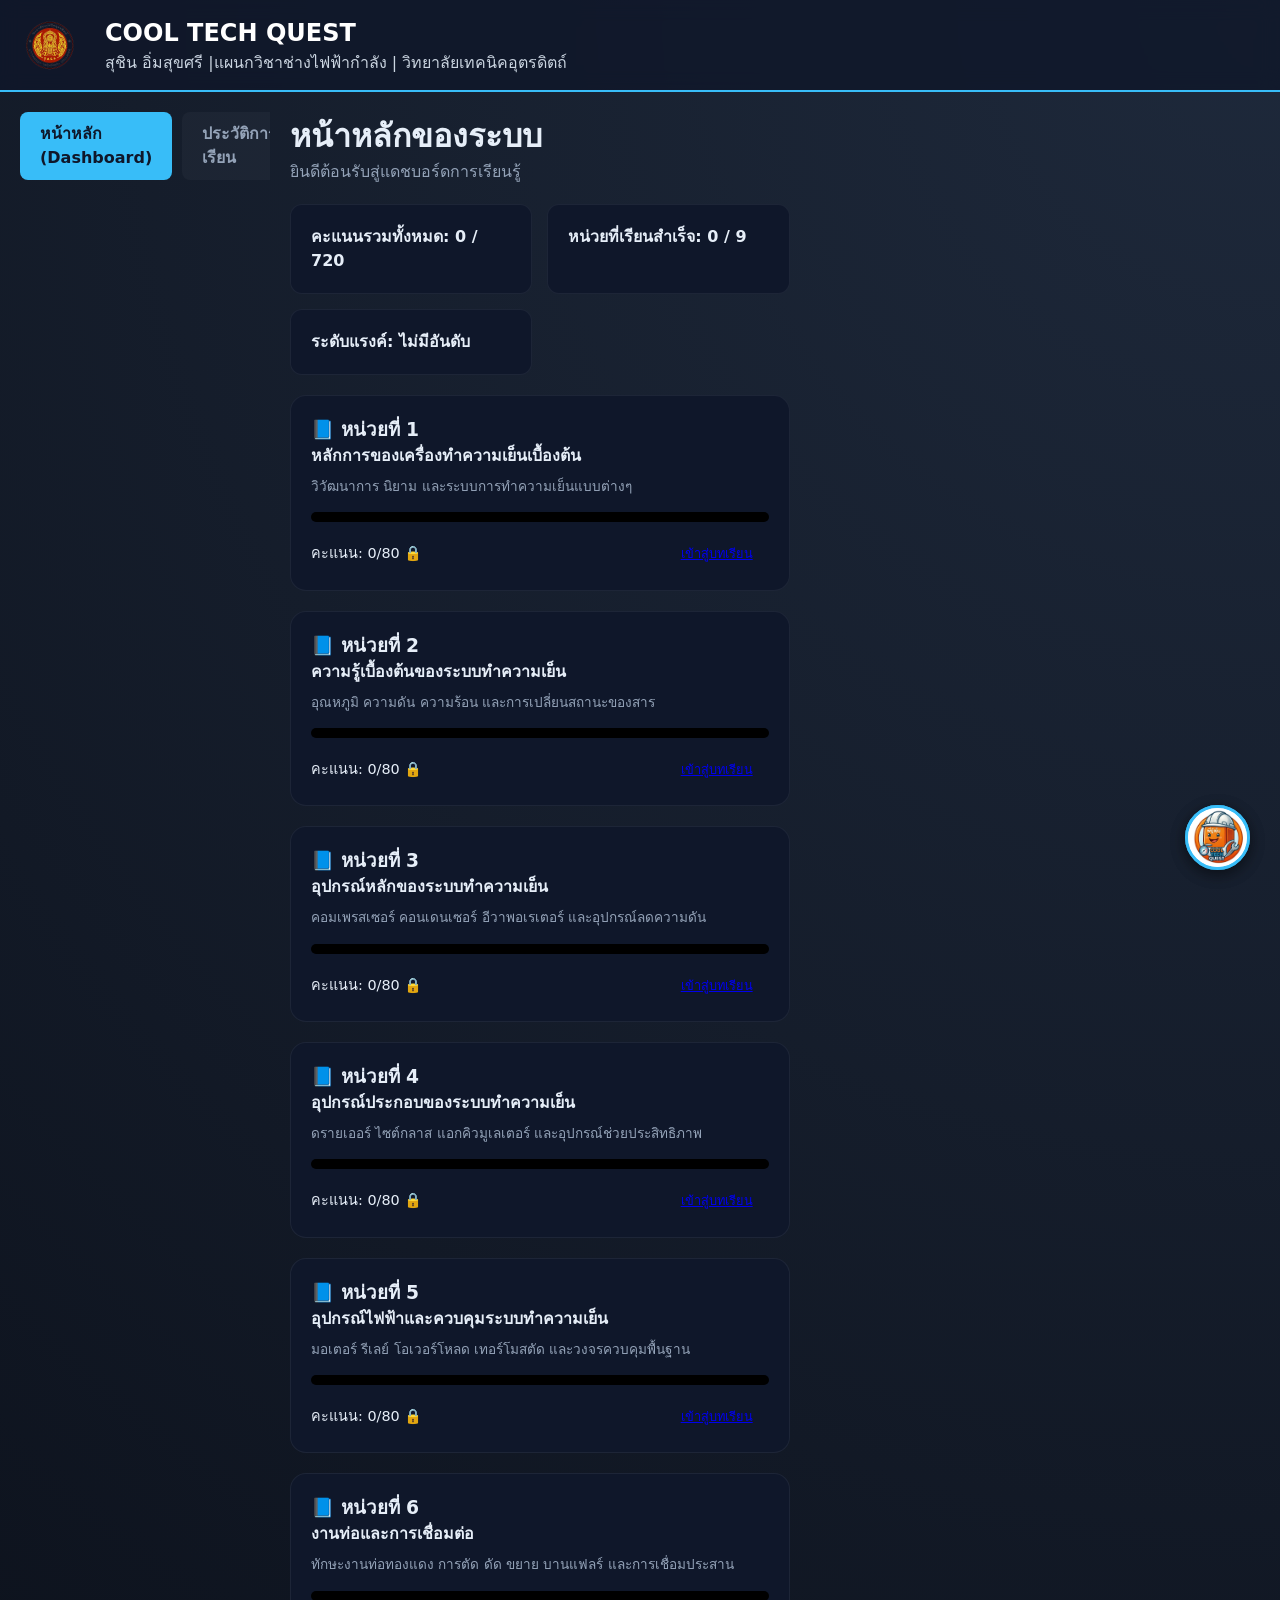
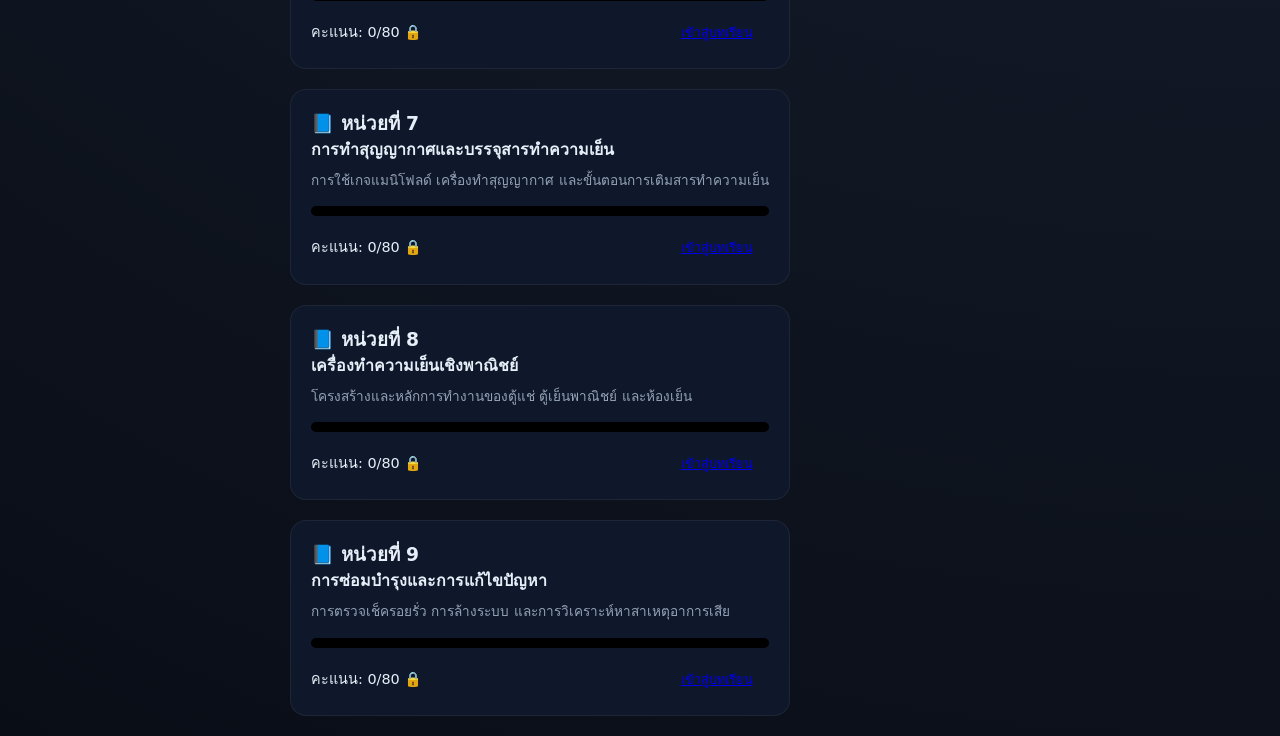
==== commit 41405828: "Update index.html" ====
--- a/index.html
+++ b/index.html
@@ -13,7 +13,7 @@
     <img src="images/uttc-logo.png" alt="โลโก้ วิทยาลัยเทคนิคอุตรดิตถ์" class="logo-college" loading="lazy">
     <div style="flex-grow: 1; padding: 0 15px;">
         <h1 style="color: white; margin: 0; font-size: 1.5rem;">COOL TECH QUEST</h1>
-        <p style="color: #cbd5e1; margin: 0;">วิทยาลัยเทคนิคอุตรดิตถ์ | แผนกวิชาช่างไฟฟ้ากำลัง</p>
+        <p style="color: #cbd5e1; margin: 0;">สุชิน อิ่มสุขศรี |แผนกวิชาช่างไฟฟ้ากำลัง | วิทยาลัยเทคนิคอุตรดิตถ์</p>
     </div>
 </header>
 
